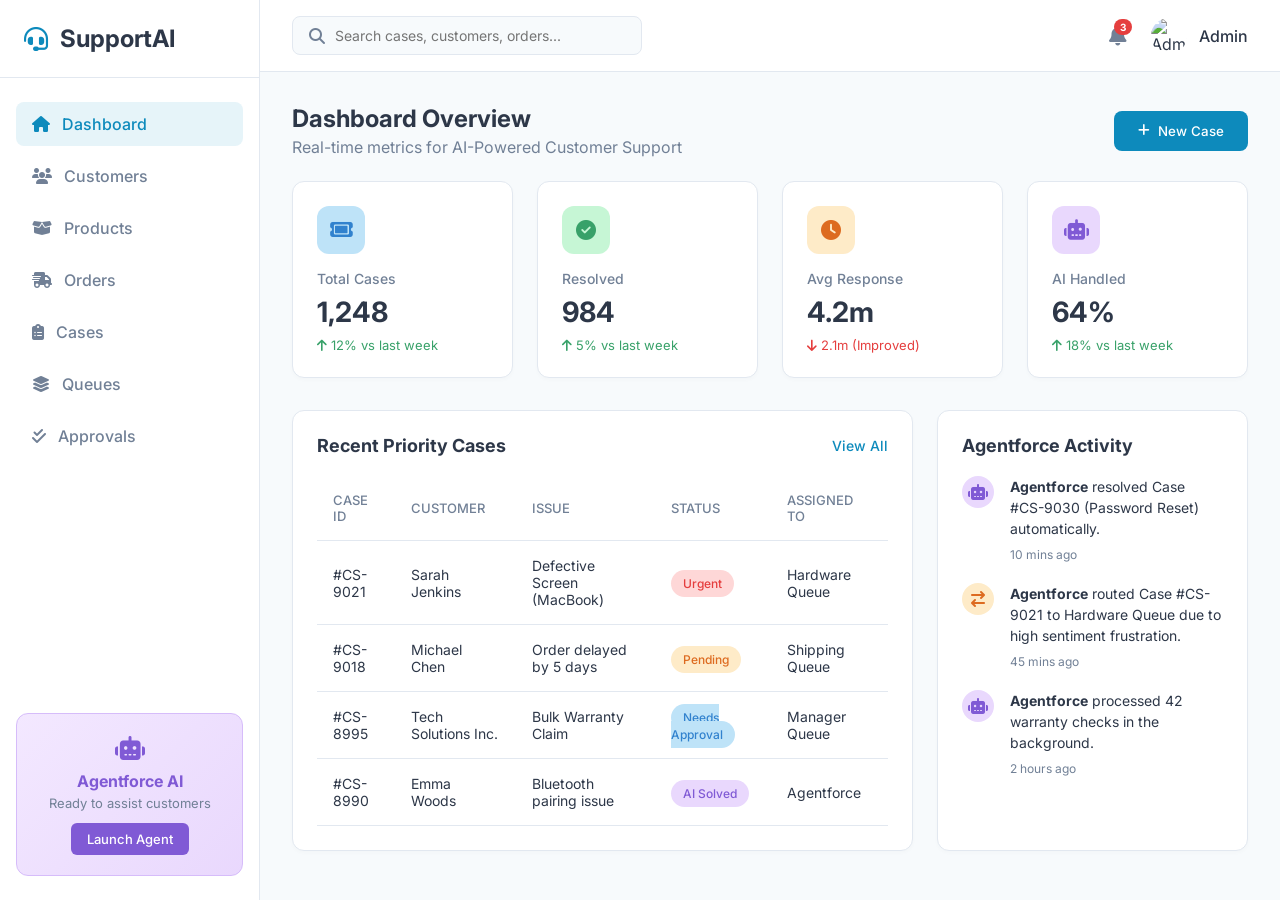
==== index.html @ b89dec3b "Initial commit: AI-Powered Customer Support & Service Automation" ====
<!DOCTYPE html>
<html lang="en">
<head>
    <meta charset="UTF-8">
    <meta name="viewport" content="width=device-width, initial-scale=1.0">
    <title>AI Support & Service Automation</title>
    <!-- Google Fonts -->
    <link href="https://fonts.googleapis.com/css2?family=Inter:wght@300;400;500;600;700&display=swap" rel="stylesheet">
    <!-- Font Awesome -->
    <link rel="stylesheet" href="https://cdnjs.cloudflare.com/ajax/libs/font-awesome/6.4.0/css/all.min.css">
    <link rel="stylesheet" href="css/style.css">
</head>
<body class="dashboard-body">

    <!-- Sidebar -->
    <aside class="sidebar">
        <div class="sidebar-header">
            <i class="fa-solid fa-headset logo-icon"></i>
            <h2>SupportAI</h2>
        </div>
        <nav class="sidebar-nav">
            <ul>
                <li class="active"><a href="index.html"><i class="fa-solid fa-house"></i> Dashboard</a></li>
                <li><a href="customers.html"><i class="fa-solid fa-users"></i> Customers</a></li>
                <li><a href="products.html"><i class="fa-solid fa-box-open"></i> Products</a></li>
                <li><a href="orders.html"><i class="fa-solid fa-truck-fast"></i> Orders</a></li>
                <li><a href="cases.html"><i class="fa-solid fa-clipboard-list"></i> Cases</a></li>
                <li><a href="queues.html"><i class="fa-solid fa-layer-group"></i> Queues</a></li>
                <li><a href="approvals.html"><i class="fa-solid fa-check-double"></i> Approvals</a></li>
            </ul>
        </nav>
        <div class="agentforce-promo">
            <div class="agentforce-icon"><i class="fa-solid fa-robot"></i></div>
            <h4>Agentforce AI</h4>
            <p>Ready to assist customers</p>
            <a href="ai-agent.html" class="btn-sm">Launch Agent</a>
        </div>
    </aside>

    <!-- Main Content -->
    <main class="main-content">
        <header class="topbar">
            <div class="search-bar">
                <i class="fa-solid fa-search"></i>
                <input type="text" placeholder="Search cases, customers, orders...">
            </div>
            <div class="topbar-actions">
                <button class="icon-btn"><i class="fa-solid fa-bell"></i><span class="badge">3</span></button>
                <div class="user-profile">
                    <img src="https://ui-avatars.com/api/?name=Admin+User&background=0D8ABC&color=fff" alt="Admin">
                    <span>Admin</span>
                </div>
            </div>
        </header>

        <div class="content-header">
            <div>
                <h1>Dashboard Overview</h1>
                <p>Real-time metrics for AI-Powered Customer Support</p>
            </div>
            <button class="btn-primary"><i class="fa-solid fa-plus"></i> New Case</button>
        </div>

        <!-- Metric Cards -->
        <div class="metrics-grid">
            <div class="metric-card">
                <div class="metric-icon blue"><i class="fa-solid fa-ticket"></i></div>
                <div class="metric-data">
                    <h3>Total Cases</h3>
                    <p class="number">1,248</p>
                    <span class="trend up"><i class="fa-solid fa-arrow-up"></i> 12% vs last week</span>
                </div>
            </div>
            <div class="metric-card">
                <div class="metric-icon green"><i class="fa-solid fa-check-circle"></i></div>
                <div class="metric-data">
                    <h3>Resolved</h3>
                    <p class="number">984</p>
                    <span class="trend up"><i class="fa-solid fa-arrow-up"></i> 5% vs last week</span>
                </div>
            </div>
            <div class="metric-card">
                <div class="metric-icon orange"><i class="fa-solid fa-clock"></i></div>
                <div class="metric-data">
                    <h3>Avg Response</h3>
                    <p class="number">4.2m</p>
                    <span class="trend down"><i class="fa-solid fa-arrow-down"></i> 2.1m (Improved)</span>
                </div>
            </div>
            <div class="metric-card">
                <div class="metric-icon purple"><i class="fa-solid fa-robot"></i></div>
                <div class="metric-data">
                    <h3>AI Handled</h3>
                    <p class="number">64%</p>
                    <span class="trend up"><i class="fa-solid fa-arrow-up"></i> 18% vs last week</span>
                </div>
            </div>
        </div>

        <!-- Dashboard Charts/Tables -->
        <div class="dashboard-widgets">
            <div class="widget recent-cases">
                <div class="widget-header">
                    <h3>Recent Priority Cases</h3>
                    <a href="cases.html">View All</a>
                </div>
                <table class="data-table">
                    <thead>
                        <tr>
                            <th>Case ID</th>
                            <th>Customer</th>
                            <th>Issue</th>
                            <th>Status</th>
                            <th>Assigned To</th>
                        </tr>
                    </thead>
                    <tbody>
                        <tr>
                            <td>#CS-9021</td>
                            <td>Sarah Jenkins</td>
                            <td>Defective Screen (MacBook)</td>
                            <td><span class="status-badge urgent">Urgent</span></td>
                            <td>Hardware Queue</td>
                        </tr>
                        <tr>
                            <td>#CS-9018</td>
                            <td>Michael Chen</td>
                            <td>Order delayed by 5 days</td>
                            <td><span class="status-badge pending">Pending</span></td>
                            <td>Shipping Queue</td>
                        </tr>
                        <tr>
                            <td>#CS-8995</td>
                            <td>Tech Solutions Inc.</td>
                            <td>Bulk Warranty Claim</td>
                            <td><span class="status-badge review">Needs Approval</span></td>
                            <td>Manager Queue</td>
                        </tr>
                        <tr>
                            <td>#CS-8990</td>
                            <td>Emma Woods</td>
                            <td>Bluetooth pairing issue</td>
                            <td><span class="status-badge solved">AI Solved</span></td>
                            <td>Agentforce</td>
                        </tr>
                    </tbody>
                </table>
            </div>

            <div class="widget ai-performance">
                <div class="widget-header">
                    <h3>Agentforce Activity</h3>
                </div>
                <div class="activity-feed">
                    <div class="feed-item">
                        <div class="feed-icon"><i class="fa-solid fa-robot"></i></div>
                        <div class="feed-content">
                            <p><strong>Agentforce</strong> resolved Case #CS-9030 (Password Reset) automatically.</p>
                            <span class="time">10 mins ago</span>
                        </div>
                    </div>
                    <div class="feed-item">
                        <div class="feed-icon warning"><i class="fa-solid fa-arrow-right-arrow-left"></i></div>
                        <div class="feed-content">
                            <p><strong>Agentforce</strong> routed Case #CS-9021 to Hardware Queue due to high sentiment frustration.</p>
                            <span class="time">45 mins ago</span>
                        </div>
                    </div>
                    <div class="feed-item">
                        <div class="feed-icon"><i class="fa-solid fa-robot"></i></div>
                        <div class="feed-content">
                            <p><strong>Agentforce</strong> processed 42 warranty checks in the background.</p>
                            <span class="time">2 hours ago</span>
                        </div>
                    </div>
                </div>
            </div>
        </div>
    </main>

    <script src="js/app.js"></script>
</body>
</html>
---- css/style.css ----
:root {
    --primary: #0D8ABC;
    --primary-light: #e6f4f9;
    --secondary: #1a202c;
    --text-main: #2d3748;
    --text-muted: #718096;
    --bg-main: #f7fafc;
    --bg-card: #ffffff;
    --border: #e2e8f0;
    
    --success: #38a169;
    --success-bg: #c6f6d5;
    --warning: #dd6b20;
    --warning-bg: #feebc8;
    --danger: #e53e3e;
    --danger-bg: #fed7d7;
    --info: #3182ce;
    --info-bg: #bee3f8;
    --ai-purple: #805ad5;
    --ai-purple-bg: #e9d8fd;
}

* {
    margin: 0;
    padding: 0;
    box-sizing: border-box;
    font-family: 'Inter', sans-serif;
}

body {
    background-color: var(--bg-main);
    color: var(--text-main);
    display: flex;
    min-height: 100vh;
}

/* Sidebar */
.sidebar {
    width: 260px;
    background-color: var(--bg-card);
    border-right: 1px solid var(--border);
    display: flex;
    flex-direction: column;
    position: fixed;
    height: 100vh;
    left: 0;
    top: 0;
}

.sidebar-header {
    padding: 24px;
    display: flex;
    align-items: center;
    gap: 12px;
    border-bottom: 1px solid var(--border);
}

.logo-icon {
    font-size: 24px;
    color: var(--primary);
}

.sidebar-nav {
    padding: 24px 16px;
    flex: 1;
}

.sidebar-nav ul {
    list-style: none;
    display: flex;
    flex-direction: column;
    gap: 8px;
}

.sidebar-nav a {
    display: flex;
    align-items: center;
    gap: 12px;
    padding: 12px 16px;
    text-decoration: none;
    color: var(--text-muted);
    border-radius: 8px;
    font-weight: 500;
    transition: all 0.3s;
}

.sidebar-nav a:hover, .sidebar-nav li.active a {
    background-color: var(--primary-light);
    color: var(--primary);
}

.agentforce-promo {
    margin: 24px 16px;
    padding: 20px;
    background: linear-gradient(135deg, #f3e8ff, #e9d8fd);
    border-radius: 12px;
    text-align: center;
    border: 1px solid #d6bcfa;
}

.agentforce-icon {
    font-size: 24px;
    color: var(--ai-purple);
    margin-bottom: 8px;
}

.agentforce-promo h4 {
    color: var(--ai-purple);
    margin-bottom: 4px;
}

.agentforce-promo p {
    font-size: 13px;
    color: var(--text-muted);
    margin-bottom: 12px;
}

.btn-sm {
    display: inline-block;
    padding: 8px 16px;
    background-color: var(--ai-purple);
    color: white;
    text-decoration: none;
    border-radius: 6px;
    font-size: 13px;
    font-weight: 500;
    transition: 0.3s;
}

.btn-sm:hover {
    background-color: #6b46c1;
}

/* Main Content */
.main-content {
    flex: 1;
    margin-left: 260px;
    padding: 0;
    display: flex;
    flex-direction: column;
}

/* Topbar */
.topbar {
    height: 72px;
    background-color: var(--bg-card);
    border-bottom: 1px solid var(--border);
    display: flex;
    align-items: center;
    justify-content: space-between;
    padding: 0 32px;
    position: sticky;
    top: 0;
    z-index: 10;
}

.search-bar {
    display: flex;
    align-items: center;
    background-color: var(--bg-main);
    padding: 10px 16px;
    border-radius: 8px;
    width: 350px;
    border: 1px solid var(--border);
}

.search-bar i {
    color: var(--text-muted);
    margin-right: 10px;
}

.search-bar input {
    border: none;
    background: none;
    outline: none;
    width: 100%;
    font-size: 14px;
}

.topbar-actions {
    display: flex;
    align-items: center;
    gap: 24px;
}

.icon-btn {
    background: none;
    border: none;
    font-size: 20px;
    color: var(--text-muted);
    cursor: pointer;
    position: relative;
}

.badge {
    position: absolute;
    top: -5px;
    right: -5px;
    background-color: var(--danger);
    color: white;
    font-size: 10px;
    padding: 2px 6px;
    border-radius: 10px;
    font-weight: bold;
}

.user-profile {
    display: flex;
    align-items: center;
    gap: 12px;
    cursor: pointer;
}

.user-profile img {
    width: 36px;
    height: 36px;
    border-radius: 50%;
}

.user-profile span {
    font-weight: 500;
}

/* Dashboard Content */
.content-header {
    display: flex;
    justify-content: space-between;
    align-items: center;
    padding: 32px 32px 24px;
}

.content-header h1 {
    font-size: 24px;
    margin-bottom: 4px;
}

.content-header p {
    color: var(--text-muted);
}

.btn-primary {
    background-color: var(--primary);
    color: white;
    border: none;
    padding: 12px 24px;
    border-radius: 8px;
    font-weight: 500;
    cursor: pointer;
    display: flex;
    align-items: center;
    gap: 8px;
    transition: 0.3s;
}

.btn-primary:hover {
    background-color: #0b739e;
}

/* Metrics Grid */
.metrics-grid {
    display: grid;
    grid-template-columns: repeat(4, 1fr);
    gap: 24px;
    padding: 0 32px;
    margin-bottom: 32px;
}

.metric-card {
    background-color: var(--bg-card);
    padding: 24px;
    border-radius: 12px;
    border: 1px solid var(--border);
    display: flex;
    flex-direction: column;
    box-shadow: 0 2px 4px rgba(0,0,0,0.02);
}

.metric-icon {
    width: 48px;
    height: 48px;
    border-radius: 12px;
    display: flex;
    align-items: center;
    justify-content: center;
    font-size: 20px;
    margin-bottom: 16px;
}

.metric-icon.blue { background: var(--info-bg); color: var(--info); }
.metric-icon.green { background: var(--success-bg); color: var(--success); }
.metric-icon.orange { background: var(--warning-bg); color: var(--warning); }
.metric-icon.purple { background: var(--ai-purple-bg); color: var(--ai-purple); }

.metric-data h3 {
    font-size: 14px;
    color: var(--text-muted);
    font-weight: 500;
    margin-bottom: 8px;
}

.metric-data .number {
    font-size: 28px;
    font-weight: 700;
    margin-bottom: 8px;
}

.trend {
    font-size: 13px;
    display: flex;
    align-items: center;
    gap: 4px;
}

.trend.up { color: var(--success); }
.trend.down { color: var(--danger); }

/* Dashboard Widgets */
.dashboard-widgets {
    display: grid;
    grid-template-columns: 2fr 1fr;
    gap: 24px;
    padding: 0 32px 32px;
}

.widget {
    background-color: var(--bg-card);
    border-radius: 12px;
    border: 1px solid var(--border);
    padding: 24px;
    box-shadow: 0 2px 4px rgba(0,0,0,0.02);
}

.widget-header {
    display: flex;
    justify-content: space-between;
    align-items: center;
    margin-bottom: 20px;
}

.widget-header h3 {
    font-size: 18px;
}

.widget-header a {
    color: var(--primary);
    text-decoration: none;
    font-size: 14px;
    font-weight: 500;
}

/* Tables */
.data-table {
    width: 100%;
    border-collapse: collapse;
}

.data-table th, .data-table td {
    padding: 16px;
    text-align: left;
    border-bottom: 1px solid var(--border);
}

.data-table th {
    color: var(--text-muted);
    font-weight: 500;
    font-size: 13px;
    text-transform: uppercase;
}

.data-table td {
    font-size: 14px;
}

.data-table tbody tr:hover {
    background-color: var(--bg-main);
}

/* Badges */
.status-badge {
    padding: 6px 12px;
    border-radius: 20px;
    font-size: 12px;
    font-weight: 500;
}

.status-badge.urgent { background: var(--danger-bg); color: var(--danger); }
.status-badge.pending { background: var(--warning-bg); color: var(--warning); }
.status-badge.review { background: var(--info-bg); color: var(--info); }
.status-badge.solved { background: var(--ai-purple-bg); color: var(--ai-purple); }

/* Activity Feed */
.activity-feed {
    display: flex;
    flex-direction: column;
    gap: 20px;
}

.feed-item {
    display: flex;
    gap: 16px;
}

.feed-icon {
    width: 32px;
    height: 32px;
    border-radius: 50%;
    background: var(--ai-purple-bg);
    color: var(--ai-purple);
    display: flex;
    align-items: center;
    justify-content: center;
    flex-shrink: 0;
}

.feed-icon.warning {
    background: var(--warning-bg);
    color: var(--warning);
}

.feed-content p {
    font-size: 14px;
    line-height: 1.5;
    margin-bottom: 4px;
}

.feed-content .time {
    font-size: 12px;
    color: var(--text-muted);
}

/* Simple Forms/Cards for other pages */
.page-container {
    padding: 0 32px 32px;
}

.card {
     background-color: var(--bg-card);
    border-radius: 12px;
    border: 1px solid var(--border);
    padding: 24px;
    margin-bottom: 24px;
}

.form-group {
    margin-bottom: 20px;
}

.form-group label {
    display: block;
    margin-bottom: 8px;
    font-weight: 500;
    color: var(--text-main);
    font-size: 14px;
}

.form-control {
    width: 100%;
    padding: 12px 16px;
    border: 1px solid var(--border);
    border-radius: 8px;
    font-size: 14px;
    outline: none;
    transition: 0.3s;
}

.form-control:focus {
    border-color: var(--primary);
    box-shadow: 0 0 0 3px var(--primary-light);
}
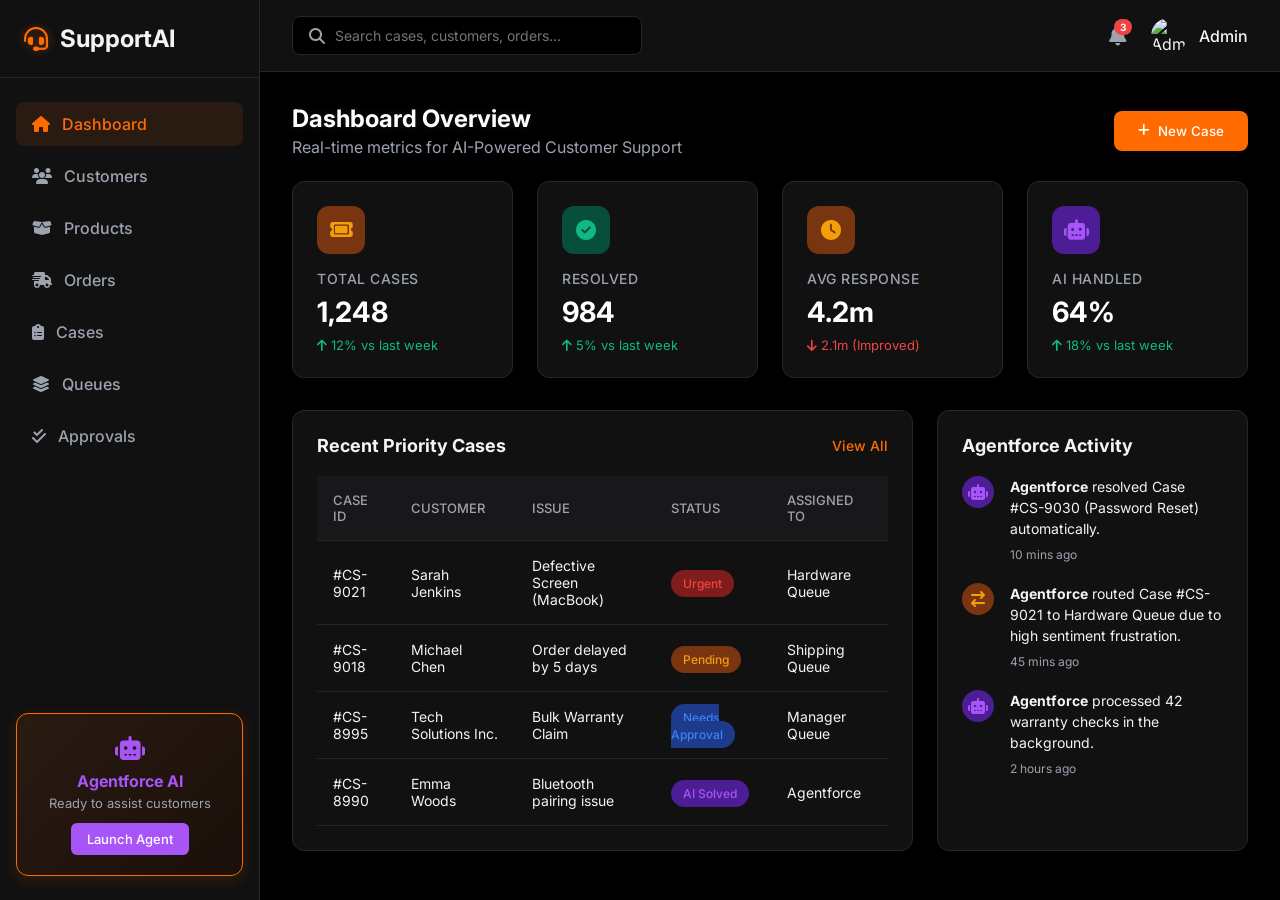
==== commit cfa5b2ef: "Update UI: Dark theme with sexy orange accent" ====
--- a/index.html
+++ b/index.html
@@ -64,7 +64,7 @@
         <!-- Metric Cards -->
         <div class="metrics-grid">
             <div class="metric-card">
-                <div class="metric-icon blue"><i class="fa-solid fa-ticket"></i></div>
+                <div class="metric-icon orange"><i class="fa-solid fa-ticket"></i></div>
                 <div class="metric-data">
                     <h3>Total Cases</h3>
                     <p class="number">1,248</p>
--- a/css/style.css
+++ b/css/style.css
@@ -1,23 +1,23 @@
 :root {
-    --primary: #0D8ABC;
-    --primary-light: #e6f4f9;
-    --secondary: #1a202c;
-    --text-main: #2d3748;
-    --text-muted: #718096;
-    --bg-main: #f7fafc;
-    --bg-card: #ffffff;
-    --border: #e2e8f0;
+    --primary: #ff6b00; /* Bright catchy orange */
+    --primary-light: #2a1b12; /* Very dark orange-tinted background */
+    --secondary: #0a0a0a; /* True black/dark grey */
+    --text-main: #f3f4f6; /* Off-white for main text */
+    --text-muted: #9ca3af; /* Light grey for muted text */
+    --bg-main: #000000; /* Pure black background */
+    --bg-card: #111111; /* Slightly lighter black for cards */
+    --border: #27272a; /* Dark grey border */
     
-    --success: #38a169;
-    --success-bg: #c6f6d5;
-    --warning: #dd6b20;
-    --warning-bg: #feebc8;
-    --danger: #e53e3e;
-    --danger-bg: #fed7d7;
-    --info: #3182ce;
-    --info-bg: #bee3f8;
-    --ai-purple: #805ad5;
-    --ai-purple-bg: #e9d8fd;
+    --success: #10b981;
+    --success-bg: #064e3b;
+    --warning: #f59e0b;
+    --warning-bg: #78350f;
+    --danger: #ef4444;
+    --danger-bg: #7f1d1d;
+    --info: #3b82f6;
+    --info-bg: #1e3a8a;
+    --ai-purple: #a855f7;
+    --ai-purple-bg: #4c1d95;
 }
 
 * {
@@ -58,6 +58,7 @@
 .logo-icon {
     font-size: 24px;
     color: var(--primary);
+    text-shadow: 0 0 10px rgba(255, 107, 0, 0.4);
 }
 
 .sidebar-nav {
@@ -92,10 +93,11 @@
 .agentforce-promo {
     margin: 24px 16px;
     padding: 20px;
-    background: linear-gradient(135deg, #f3e8ff, #e9d8fd);
+    background: linear-gradient(135deg, #2a1b12, #1a0f0a);
     border-radius: 12px;
     text-align: center;
-    border: 1px solid #d6bcfa;
+    border: 1px solid var(--primary);
+    box-shadow: 0 4px 15px rgba(255, 107, 0, 0.15);
 }
 
 .agentforce-icon {
@@ -128,7 +130,8 @@
 }
 
 .btn-sm:hover {
-    background-color: #6b46c1;
+    background-color: #e65c00;
+    box-shadow: 0 0 10px rgba(255, 107, 0, 0.4);
 }
 
 /* Main Content */
@@ -232,6 +235,8 @@
 .content-header h1 {
     font-size: 24px;
     margin-bottom: 4px;
+    color: #fff;
+    text-shadow: 0 0 8px rgba(255, 255, 255, 0.1);
 }
 
 .content-header p {
@@ -253,7 +258,8 @@
 }
 
 .btn-primary:hover {
-    background-color: #0b739e;
+    background-color: #e65c00;
+    box-shadow: 0 0 15px rgba(255, 107, 0, 0.4);
 }
 
 /* Metrics Grid */
@@ -272,7 +278,14 @@
     border: 1px solid var(--border);
     display: flex;
     flex-direction: column;
-    box-shadow: 0 2px 4px rgba(0,0,0,0.02);
+    box-shadow: 0 4px 6px rgba(0,0,0,0.3);
+    transition: transform 0.2s, box-shadow 0.2s;
+}
+
+.metric-card:hover {
+    transform: translateY(-2px);
+    box-shadow: 0 6px 12px rgba(255, 107, 0, 0.1);
+    border-color: var(--primary);
 }
 
 .metric-icon {
@@ -296,12 +309,15 @@
     color: var(--text-muted);
     font-weight: 500;
     margin-bottom: 8px;
+    text-transform: uppercase;
+    letter-spacing: 0.5px;
 }
 
 .metric-data .number {
     font-size: 28px;
     font-weight: 700;
     margin-bottom: 8px;
+    color: #fff;
 }
 
 .trend {
@@ -327,7 +343,7 @@
     border-radius: 12px;
     border: 1px solid var(--border);
     padding: 24px;
-    box-shadow: 0 2px 4px rgba(0,0,0,0.02);
+    box-shadow: 0 4px 6px rgba(0,0,0,0.3);
 }
 
 .widget-header {
@@ -439,6 +455,7 @@
     border: 1px solid var(--border);
     padding: 24px;
     margin-bottom: 24px;
+    box-shadow: 0 4px 6px rgba(0,0,0,0.3);
 }
 
 .form-group {
@@ -465,5 +482,23 @@
 
 .form-control:focus {
     border-color: var(--primary);
-    box-shadow: 0 0 0 3px var(--primary-light);
-}
+    box-shadow: 0 0 10px rgba(255, 107, 0, 0.2);
+    background-color: var(--secondary);
+    color: #fff;
+}
+
+/* Base element overrides for dark mode */
+input, select {
+    background-color: var(--bg-main);
+    color: #fff;
+    border-color: var(--border);
+}
+
+.data-table th {
+    color: #a1a1aa;
+    background-color: #18181b;
+}
+
+.data-table td strong {
+    color: #fff;
+}
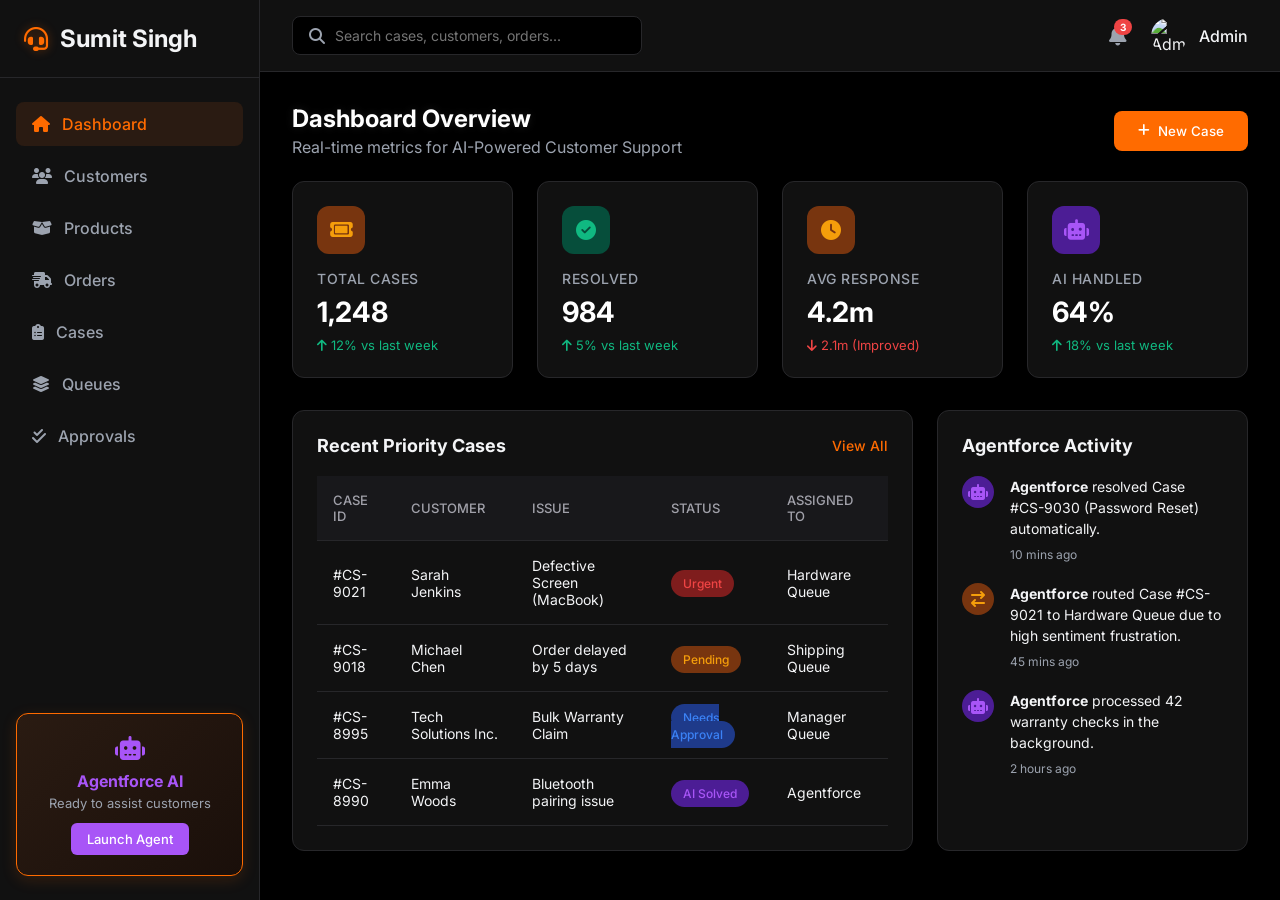
==== commit 4300289d: "Update logo text to Sumit Singh in all HTML pages" ====
--- a/index.html
+++ b/index.html
@@ -16,7 +16,7 @@
     <aside class="sidebar">
         <div class="sidebar-header">
             <i class="fa-solid fa-headset logo-icon"></i>
-            <h2>SupportAI</h2>
+            <h2>Sumit Singh</h2>
         </div>
         <nav class="sidebar-nav">
             <ul>
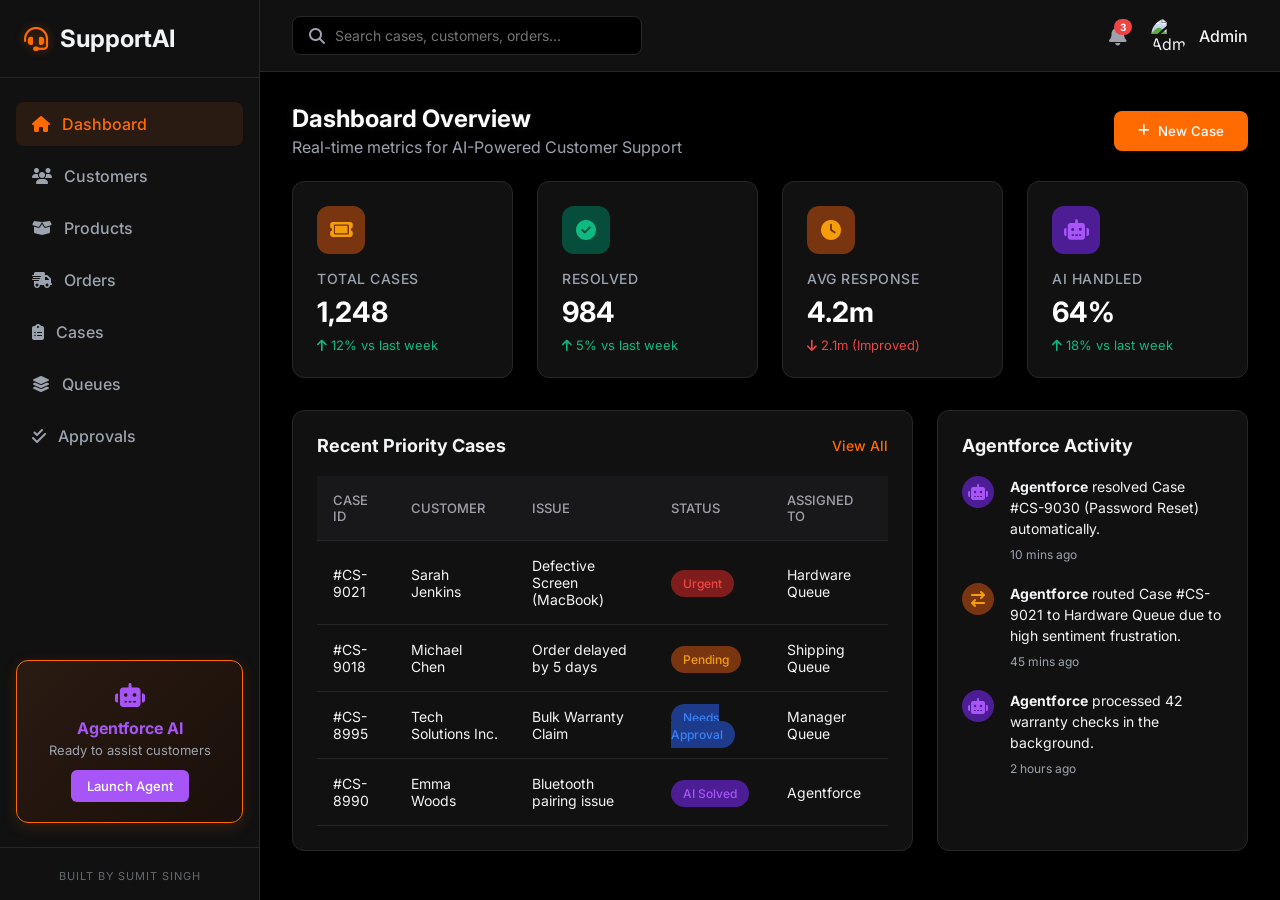
==== commit dcfba61b: "Revert logo text and add subtle watermark" ====
--- a/index.html
+++ b/index.html
@@ -16,7 +16,7 @@
     <aside class="sidebar">
         <div class="sidebar-header">
             <i class="fa-solid fa-headset logo-icon"></i>
-            <h2>Sumit Singh</h2>
+            <h2>SupportAI</h2>
         </div>
         <nav class="sidebar-nav">
             <ul>
@@ -35,6 +35,10 @@
             <p>Ready to assist customers</p>
             <a href="ai-agent.html" class="btn-sm">Launch Agent</a>
         </div>
+    <div class="watermark">
+        <span>Built by Sumit Singh</span>
+    </div>
+
     </aside>
 
     <!-- Main Content -->
--- a/css/style.css
+++ b/css/style.css
@@ -117,6 +117,21 @@
     margin-bottom: 12px;
 }
 
+.watermark {
+    margin-top: auto;
+    padding: 16px;
+    text-align: center;
+    border-top: 1px solid var(--border);
+}
+
+.watermark span {
+    font-size: 11px;
+    color: var(--text-muted);
+    text-transform: uppercase;
+    letter-spacing: 1px;
+    opacity: 0.6;
+}
+
 .btn-sm {
     display: inline-block;
     padding: 8px 16px;
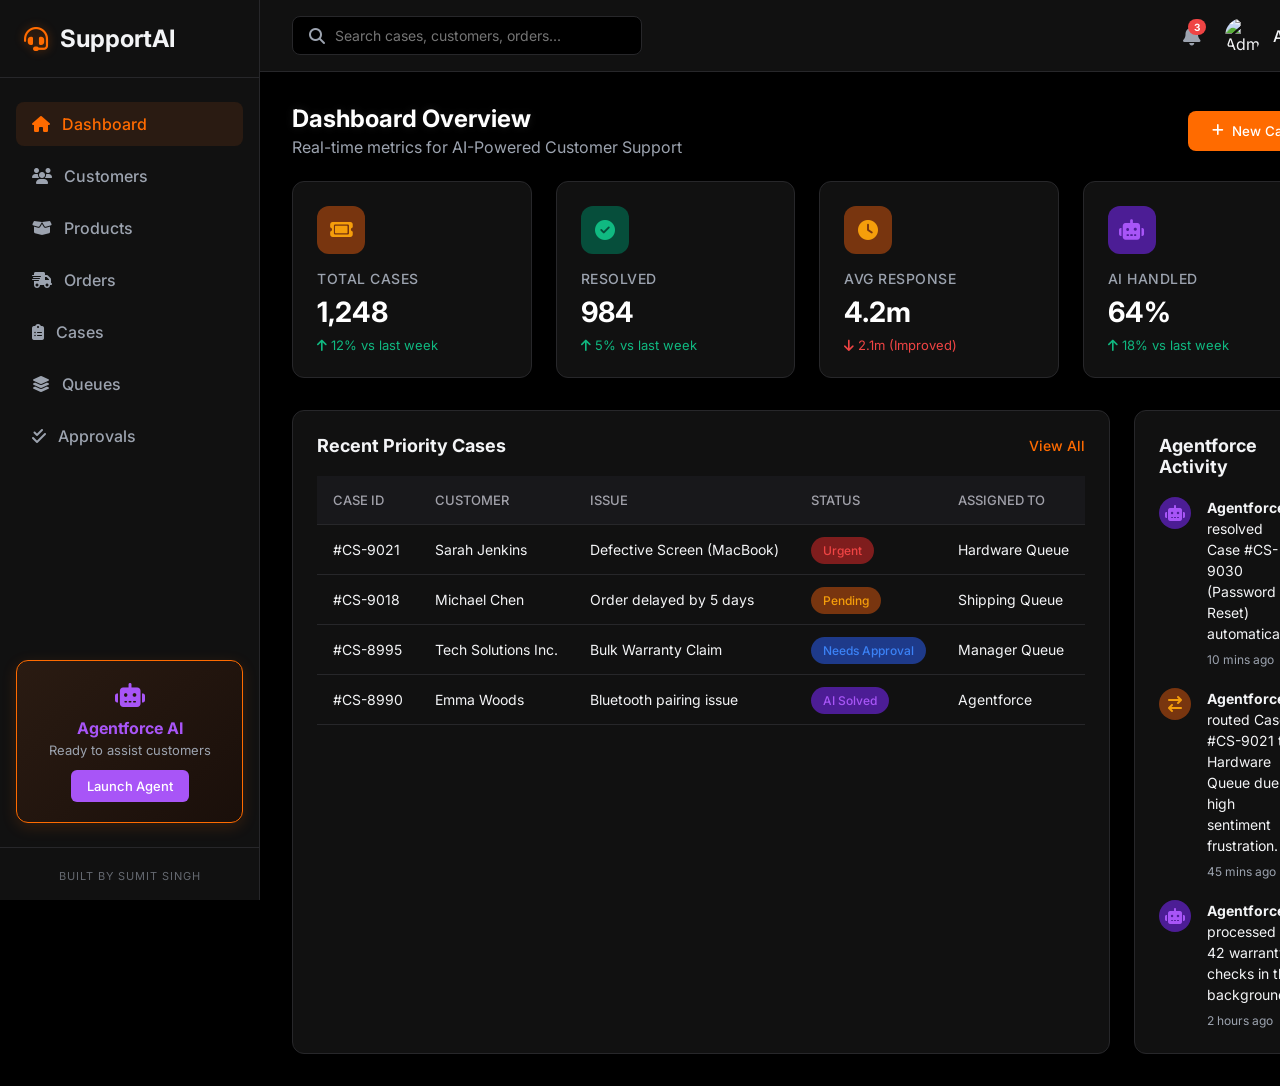
==== commit ed351454: "Fix mobile horizontal overflow and make tables responsive" ====
--- a/index.html
+++ b/index.html
@@ -8,7 +8,7 @@
     <link href="https://fonts.googleapis.com/css2?family=Inter:wght@300;400;500;600;700&display=swap" rel="stylesheet">
     <!-- Font Awesome -->
     <link rel="stylesheet" href="https://cdnjs.cloudflare.com/ajax/libs/font-awesome/6.4.0/css/all.min.css">
-    <link rel="stylesheet" href="css/style.css">
+    <link rel="stylesheet" href="css/style.css?v=2">
 </head>
 <body class="dashboard-body">
 
@@ -44,6 +44,8 @@
     <!-- Main Content -->
     <main class="main-content">
         <header class="topbar">
+            <button class="icon-btn mobile-menu-btn" style="display:none;"><i class="fa-solid fa-bars"></i></button>
+
             <div class="search-bar">
                 <i class="fa-solid fa-search"></i>
                 <input type="text" placeholder="Search cases, customers, orders...">
@@ -108,7 +110,7 @@
                     <h3>Recent Priority Cases</h3>
                     <a href="cases.html">View All</a>
                 </div>
-                <table class="data-table">
+                <div class="table-responsive"><table class="data-table">
                     <thead>
                         <tr>
                             <th>Case ID</th>
@@ -148,7 +150,7 @@
                             <td>Agentforce</td>
                         </tr>
                     </tbody>
-                </table>
+                </table></div>
             </div>
 
             <div class="widget ai-performance">
--- a/css/style.css
+++ b/css/style.css
@@ -27,9 +27,12 @@
     font-family: 'Inter', sans-serif;
 }
 
-body {
+.dashboard-body {
     background-color: var(--bg-main);
     color: var(--text-main);
+    margin: 0;
+    overflow-x: hidden;
+    width: 100%;
     display: flex;
     min-height: 100vh;
 }
@@ -383,12 +386,21 @@
 .data-table {
     width: 100%;
     border-collapse: collapse;
+    min-width: 600px; /* Force minimum width to ensure readability */
+}
+
+.table-responsive {
+    width: 100%;
+    overflow-x: auto;
+    -webkit-overflow-scrolling: touch;
+    margin-top: 10px;
 }
 
 .data-table th, .data-table td {
     padding: 16px;
     text-align: left;
     border-bottom: 1px solid var(--border);
+    white-space: nowrap; /* Prevent text wrapping to keep table rows clean */
 }
 
 .data-table th {
@@ -517,3 +529,73 @@
 .data-table td strong {
     color: #fff;
 }
+
+/* Mobile Sidebar & Responsive Layout */
+@media (max-width: 1024px) {
+    .metrics-grid {
+        grid-template-columns: repeat(2, 1fr);
+    }
+    .dashboard-widgets, .order-detail-grid, .queue-grid {
+        grid-template-columns: 1fr;
+    }
+    .product-grid {
+        grid-template-columns: repeat(2, 1fr);
+    }
+
+    .sidebar {
+        transform: translateX(-100%);
+        z-index: 1000;
+        transition: transform 0.3s ease-in-out;
+    }
+    
+    .sidebar.active {
+        transform: translateX(0);
+    }
+    
+    .main-content {
+        margin-left: 0;
+        width: 100%;
+        max-width: 100vw;
+        overflow-x: hidden;
+    }
+    
+    .mobile-menu-btn {
+        display: block !important;
+        margin-right: 16px;
+    }
+    
+    .search-bar {
+        width: 100%;
+        max-width: 250px;
+    }
+    
+    .topbar {
+        padding: 0 16px;
+    }
+    .page-container, .content-header {
+        padding-left: 16px;
+        padding-right: 16px;
+    }
+    
+    /* Overlay background when sidebar is open */
+    .sidebar-overlay {
+        display: none;
+        position: fixed;
+        inset: 0;
+        background: rgba(0,0,0,0.5);
+        z-index: 999;
+    }
+    .sidebar-overlay.active {
+        display: block;
+    }
+
+    .chat-layout {
+        grid-template-columns: 1fr;
+    }
+}
+
+@media (max-width: 768px) {
+    .metrics-grid, .product-grid {
+        grid-template-columns: 1fr;
+    }
+}
